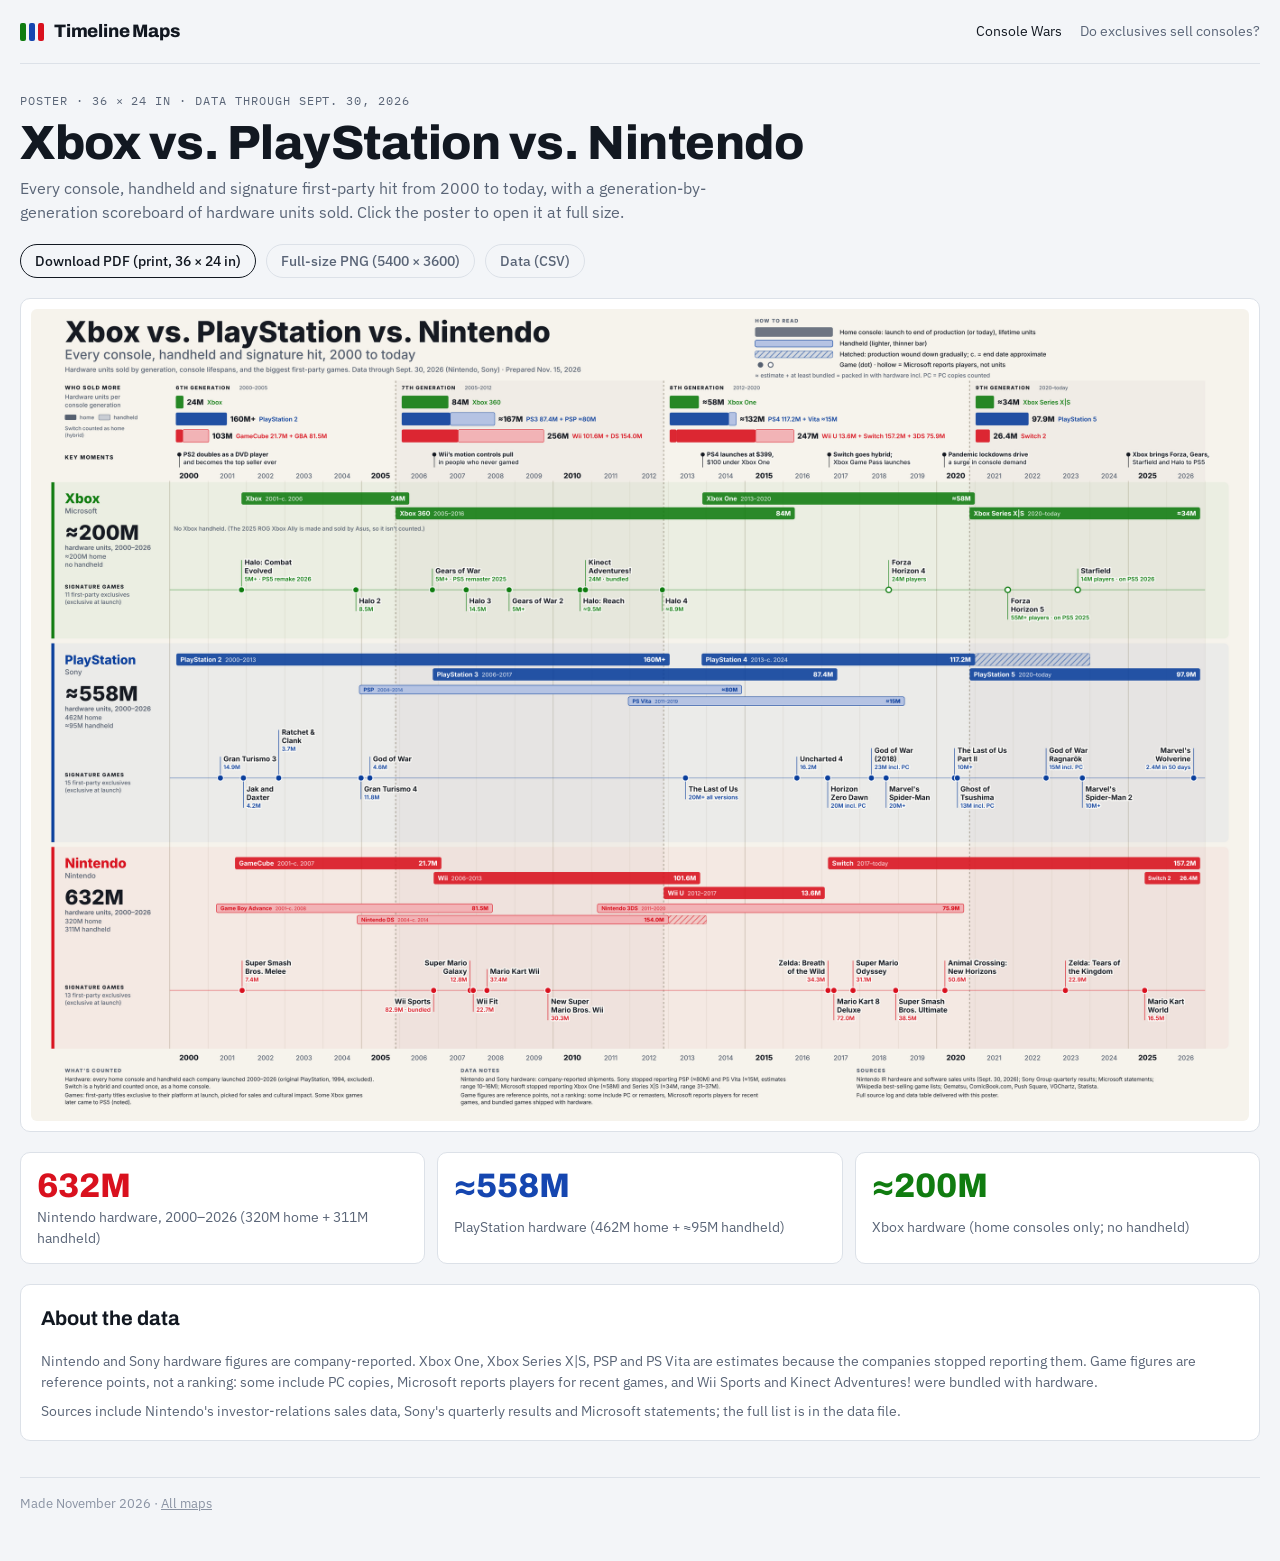
==== console-wars/index.html @ 5c75b970 "Add Timeline Maps site: home, Console Wars poster, interactive exclusives chart Co-Authored-By: Clau" ====
<!doctype html>
<html lang="en">
<head>
<meta charset="utf-8">
<meta name="viewport" content="width=device-width, initial-scale=1, viewport-fit=cover">
<title>Console Wars Poster</title>
<meta name="description" content="Xbox vs. PlayStation vs. Nintendo: every console, handheld and signature hit from 2000 to 2026.">
<link rel="stylesheet" href="https://fonts.googleapis.com/css2?family=Archivo:wght@500;700;800&family=IBM+Plex+Sans:wght@400;500;600&family=IBM+Plex+Mono:wght@400;500&display=swap">
<link rel="stylesheet" href="../assets/site.css">
<style>
.poster { padding: 10px; overflow-x: auto }
.poster a { display: block; min-width: 900px }
.poster img { display: block; width: 100%; height: auto; border-radius: 6px }
.actions { display: flex; flex-wrap: wrap; gap: 10px }
.facts { display: grid; grid-template-columns: repeat(auto-fit, minmax(min(100%, 240px), 1fr)); gap: 12px }
.fact { padding: 14px 16px; display: grid; gap: 2px }
.fact .n { font-family: var(--display); font-weight: 800; font-size: 34px; line-height: 1.1; font-variant-numeric: tabular-nums }
.fact .l { color: var(--muted); font-size: 14px }
.notes { padding: 18px 20px; color: var(--muted); font-size: 14px; display: grid; gap: 8px }
.notes p { margin: 0 }
</style>
</head>
<body>
<header class="topbar">
  <a class="brand" href="../"><i aria-hidden="true"><b style="background:var(--xbox)"></b><b style="background:var(--ps)"></b><b style="background:var(--nin)"></b></i>Timeline Maps</a>
  <nav aria-label="Maps"><a href="./" aria-current="page">Console Wars</a><a href="../do-exclusives-sell-consoles/">Do exclusives sell consoles?</a></nav>
</header>
<main class="wrap">
  <header style="display:grid;gap:8px">
    <div class="eyebrow">Poster · 36 × 24 in · data through Sept. 30, 2026</div>
    <h1>Xbox vs. PlayStation vs. Nintendo</h1>
    <p class="lede">Every console, handheld and signature first-party hit from 2000 to today, with a generation-by-generation scoreboard of hardware units sold. Click the poster to open it at full size.</p>
  </header>
  <div class="actions">
    <a class="btn" href="console-wars-2000-2026_v2.pdf">Download PDF (print, 36 × 24 in)</a>
    <a class="btn quiet" href="console-wars-2000-2026_v2.png">Full-size PNG (5400 × 3600)</a>
    <a class="btn quiet" href="console-wars-data_v2.csv">Data (CSV)</a>
  </div>
  <div class="panel poster"><a href="console-wars-2000-2026_v2.png"><img src="poster-web.png" alt="Console Wars poster: three bands for Xbox, PlayStation and Nintendo showing console lifespans, units sold, handhelds and signature games from 2000 to 2026, with a generation scoreboard at the top" width="2700" height="1800"></a></div>
  <section class="facts" aria-label="Lifetime hardware totals">
    <div class="panel fact"><span class="n" style="color:var(--nin)">632M</span><span class="l">Nintendo hardware, 2000–2026 (320M home + 311M handheld)</span></div>
    <div class="panel fact"><span class="n" style="color:var(--ps)">≈558M</span><span class="l">PlayStation hardware (462M home + ≈95M handheld)</span></div>
    <div class="panel fact"><span class="n" style="color:var(--xbox)">≈200M</span><span class="l">Xbox hardware (home consoles only; no handheld)</span></div>
  </section>
  <section class="panel notes">
    <h2 style="color:var(--ink)">About the data</h2>
    <p>Nintendo and Sony hardware figures are company-reported. Xbox One, Xbox Series X|S, PSP and PS Vita are estimates because the companies stopped reporting them. Game figures are reference points, not a ranking: some include PC copies, Microsoft reports players for recent games, and Wii Sports and Kinect Adventures! were bundled with hardware.</p>
    <p>Sources include Nintendo's investor-relations sales data, Sony's quarterly results and Microsoft statements; the full list is in the data file.</p>
  </section>
</main>
<footer class="site">Made November 2026 · <a href="../">All maps</a></footer>
</body>
</html>
---- assets/site.css ----
/* Timeline Maps: shared site styles. Layout: narrow top bar, content column up to 1240px. */
:root {
  --bg: #F3F5F8; --panel: #FFFFFF; --ink: #121821; --muted: #5A6577; --faint: #8A93A3;
  --rule: #DCE1E8; --grid: #E8ECF1; --accent: #2B3A55;
  --xbox: #107C10; --ps: #1546B0; --nin: #D9111E;
  --display: "Archivo", "Helvetica Neue", Arial, sans-serif;
  --body: "IBM Plex Sans", "Helvetica Neue", Arial, sans-serif;
  --mono: "IBM Plex Mono", ui-monospace, Menlo, monospace;
  color-scheme: light;
}
@media (prefers-color-scheme: dark) { :root {
  --bg: #0E1219; --panel: #161C26; --ink: #E9EDF3; --muted: #A2ACBB; --faint: #6F7A8B;
  --rule: #2A3341; --grid: #212936; --accent: #C9D4E6;
  --xbox: #3FB83F; --ps: #6B98FF; --nin: #FF5A64; color-scheme: dark } }
* { box-sizing: border-box }
html, body { margin: 0 }
body { background: var(--bg); color: var(--ink); font-family: var(--body); font-size: 15px; line-height: 1.5;
  padding-left: max(16px, env(safe-area-inset-left, 0px)); padding-right: max(16px, env(safe-area-inset-right, 0px)); padding-block: 0 48px }
a { color: inherit }
.topbar { max-width: 1240px; margin: 0 auto; display: flex; align-items: center; justify-content: space-between; gap: 16px; padding-block: 18px; border-bottom: 1px solid var(--rule); margin-bottom: 28px }
.brand { font-family: var(--display); font-weight: 800; font-size: 18px; text-decoration: none; letter-spacing: -.01em; display: inline-flex; align-items: center; gap: 10px }
.brand i { display: inline-flex; gap: 3px }
.brand i b { width: 6px; height: 18px; border-radius: 2px; display: block }
.topbar nav { display: flex; gap: 18px; font-size: 14px; flex-wrap: wrap }
.topbar nav a { text-decoration: none; color: var(--muted) }
.topbar nav a[aria-current="page"], .topbar nav a:hover { color: var(--ink) }
.wrap { max-width: 1240px; margin: 0 auto; display: grid; gap: 20px }
.eyebrow { font-family: var(--mono); font-size: 12px; letter-spacing: .08em; text-transform: uppercase; color: var(--muted) }
h1 { font-family: var(--display); font-weight: 800; font-size: clamp(30px, 5vw, 48px); line-height: 1.05; margin: 0; letter-spacing: -.01em; text-wrap: balance }
h2 { font-family: var(--display); font-weight: 700; font-size: 20px; margin: 0 0 10px }
.lede { color: var(--muted); max-width: 70ch; margin: 0; font-size: 16px }
.panel { background: var(--panel); border: 1px solid var(--rule); border-radius: 10px }
.btn { display: inline-flex; align-items: center; gap: 8px; font: 500 14px var(--body); color: var(--ink); text-decoration: none; border: 1px solid var(--ink); border-radius: 999px; padding: 7px 14px }
.btn.quiet { border-color: var(--rule); color: var(--muted) }
.btn:hover { background: var(--grid) }
:focus-visible { outline: 2px solid var(--accent); outline-offset: 2px }
footer.site { max-width: 1240px; margin: 36px auto 0; padding-top: 16px; border-top: 1px solid var(--rule); color: var(--faint); font-size: 13px }
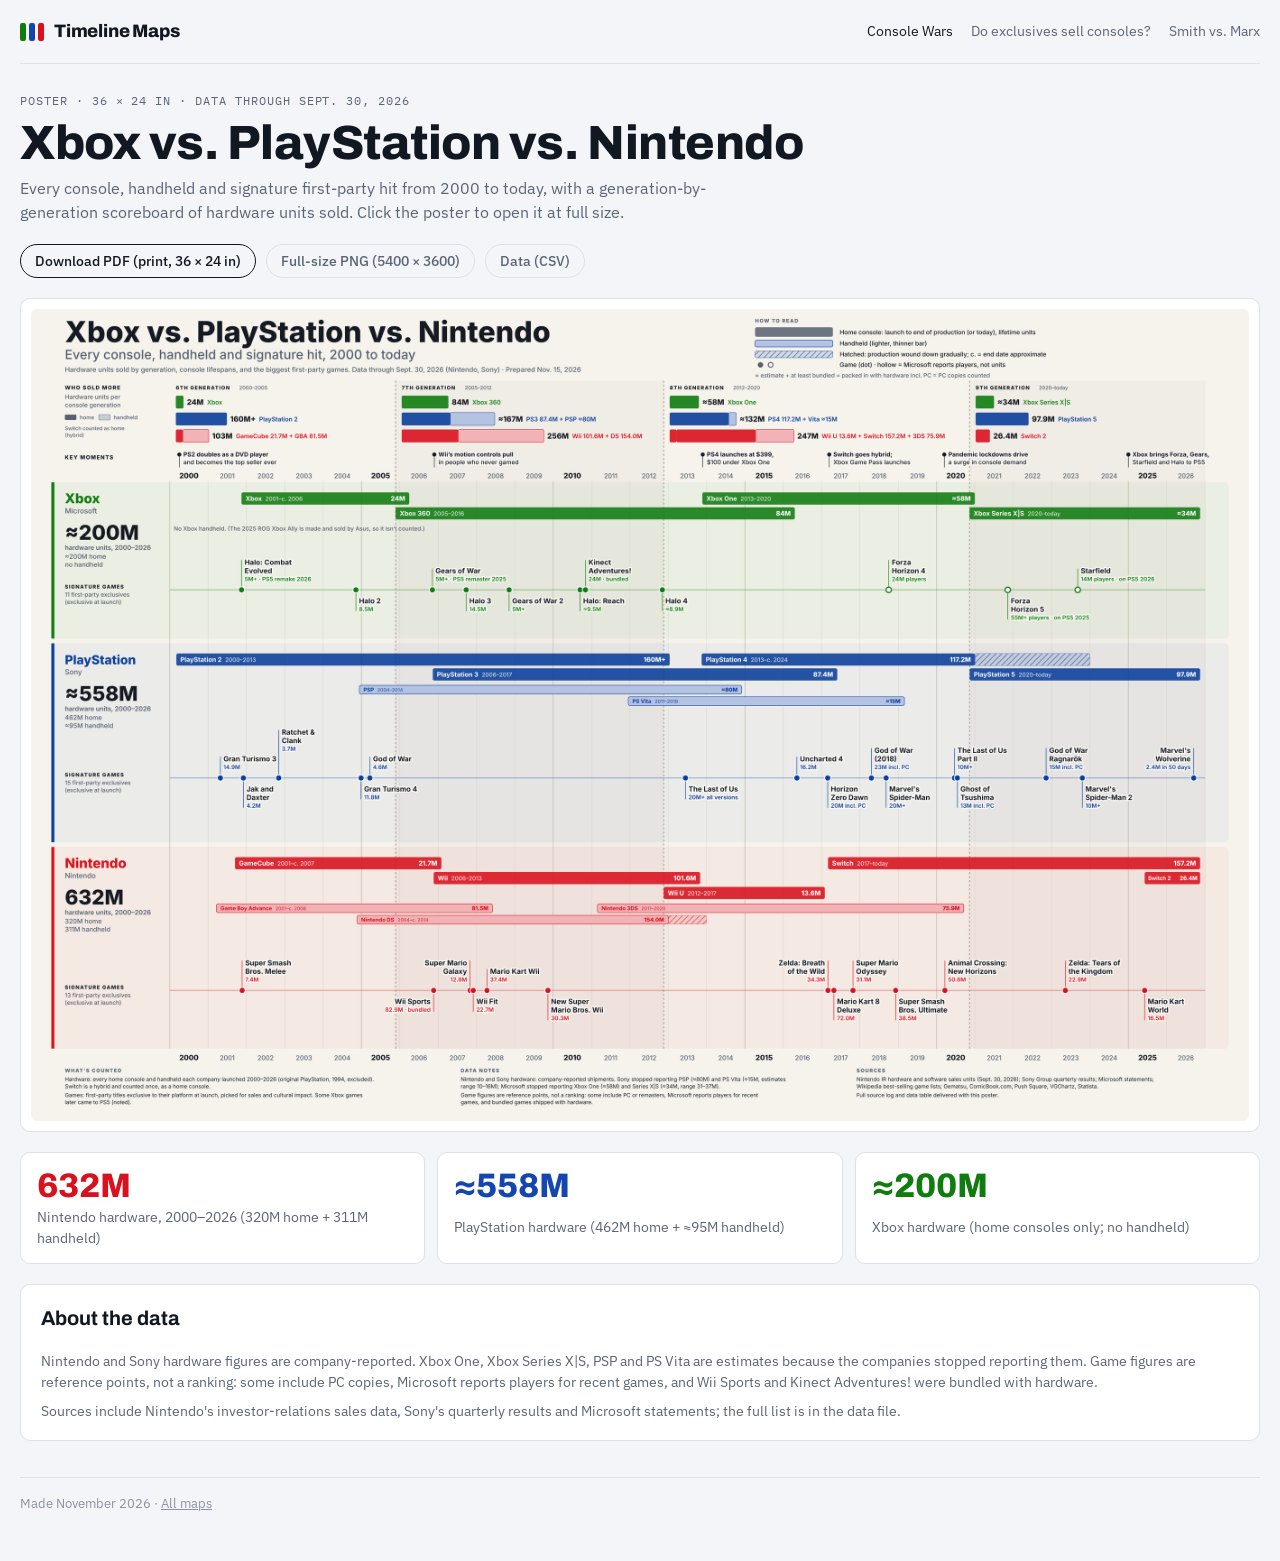
==== commit 936c80ce: "Add Joseph Smith vs. Karl Marx poster (marxism-mormonism) Poster v3 (PDF, PNG, SVG), web preview, da" ====
--- a/console-wars/index.html
+++ b/console-wars/index.html
@@ -23,7 +23,7 @@
 <body>
 <header class="topbar">
   <a class="brand" href="../"><i aria-hidden="true"><b style="background:var(--xbox)"></b><b style="background:var(--ps)"></b><b style="background:var(--nin)"></b></i>Timeline Maps</a>
-  <nav aria-label="Maps"><a href="./" aria-current="page">Console Wars</a><a href="../do-exclusives-sell-consoles/">Do exclusives sell consoles?</a></nav>
+  <nav aria-label="Maps"><a href="./" aria-current="page">Console Wars</a><a href="../do-exclusives-sell-consoles/">Do exclusives sell consoles?</a><a href="../marxism-mormonism/">Smith vs. Marx</a></nav>
 </header>
 <main class="wrap">
   <header style="display:grid;gap:8px">
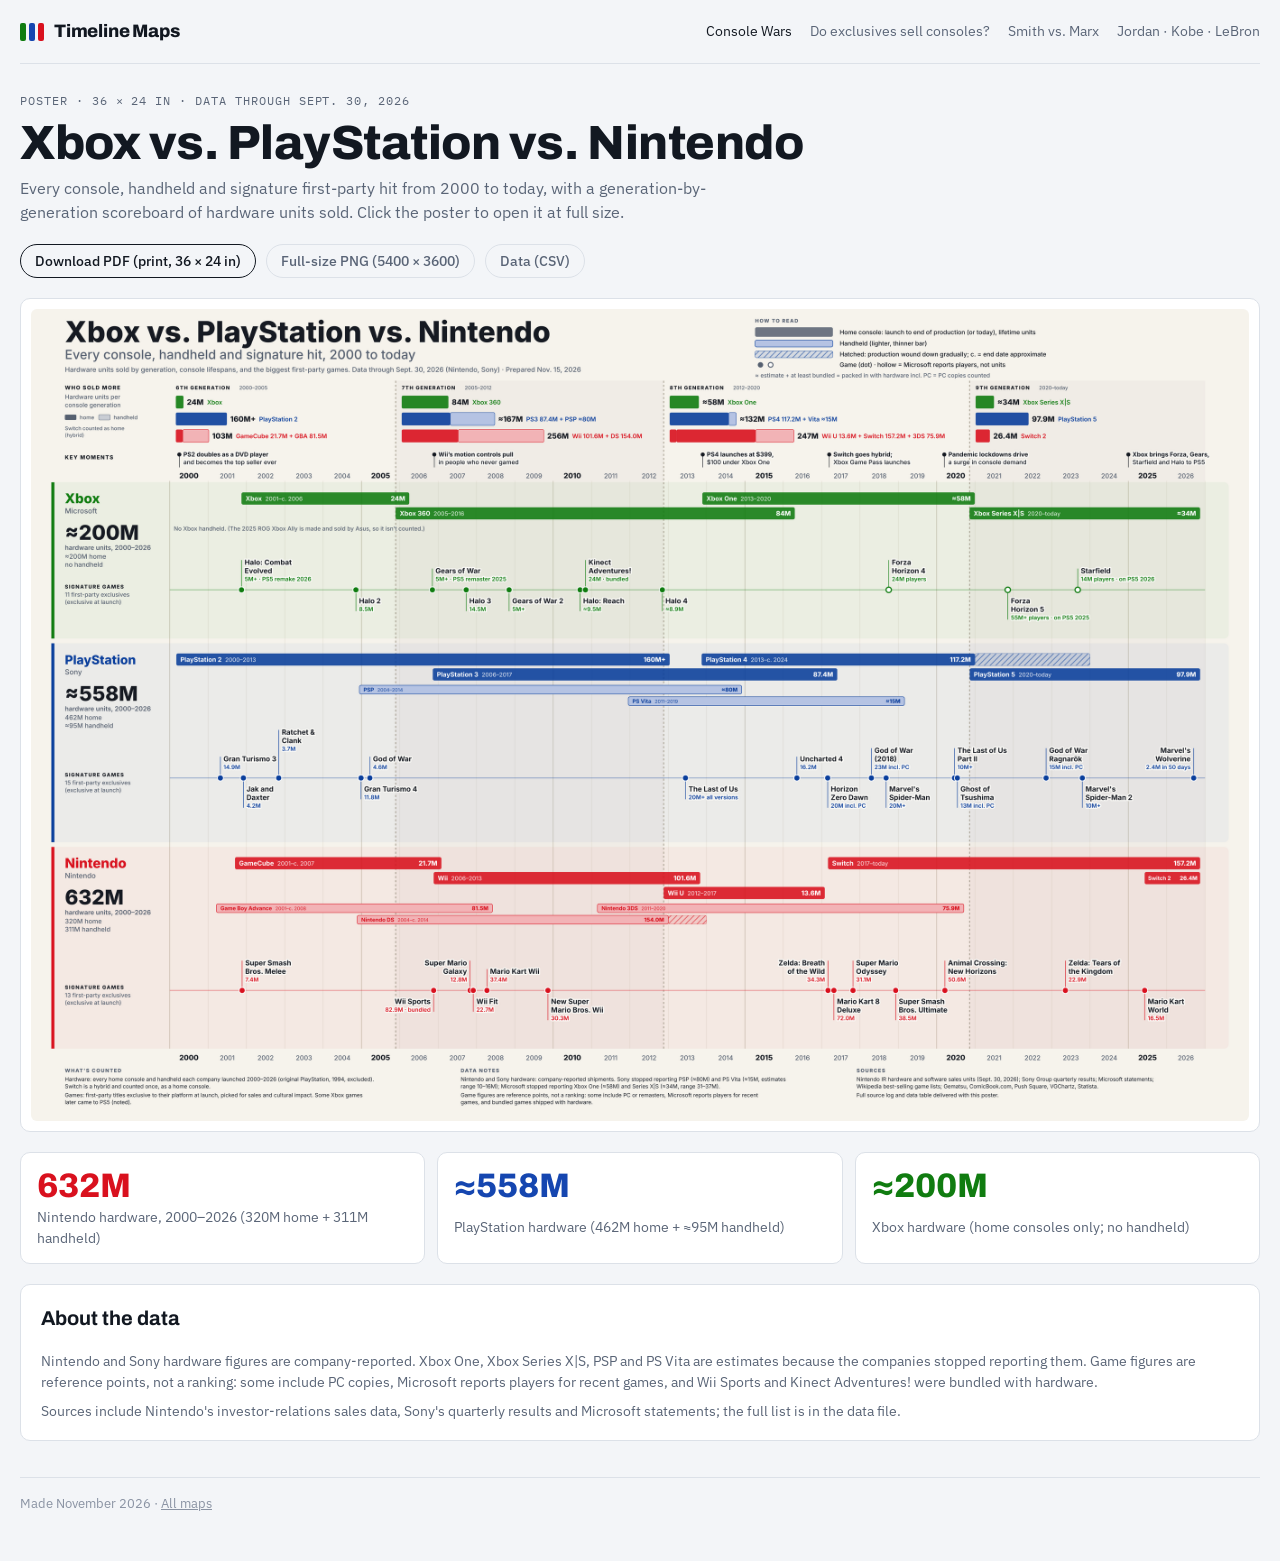
==== commit 0d354afa: "Add Jordan vs. Kobe vs. LeBron career timeline map New map page (nba-career-comparison) with calenda" ====
--- a/console-wars/index.html
+++ b/console-wars/index.html
@@ -23,7 +23,7 @@
 <body>
 <header class="topbar">
   <a class="brand" href="../"><i aria-hidden="true"><b style="background:var(--xbox)"></b><b style="background:var(--ps)"></b><b style="background:var(--nin)"></b></i>Timeline Maps</a>
-  <nav aria-label="Maps"><a href="./" aria-current="page">Console Wars</a><a href="../do-exclusives-sell-consoles/">Do exclusives sell consoles?</a><a href="../marxism-mormonism/">Smith vs. Marx</a></nav>
+  <nav aria-label="Maps"><a href="./" aria-current="page">Console Wars</a><a href="../do-exclusives-sell-consoles/">Do exclusives sell consoles?</a><a href="../marxism-mormonism/">Smith vs. Marx</a><a href="../nba-career-comparison/">Jordan · Kobe · LeBron</a></nav>
 </header>
 <main class="wrap">
   <header style="display:grid;gap:8px">
